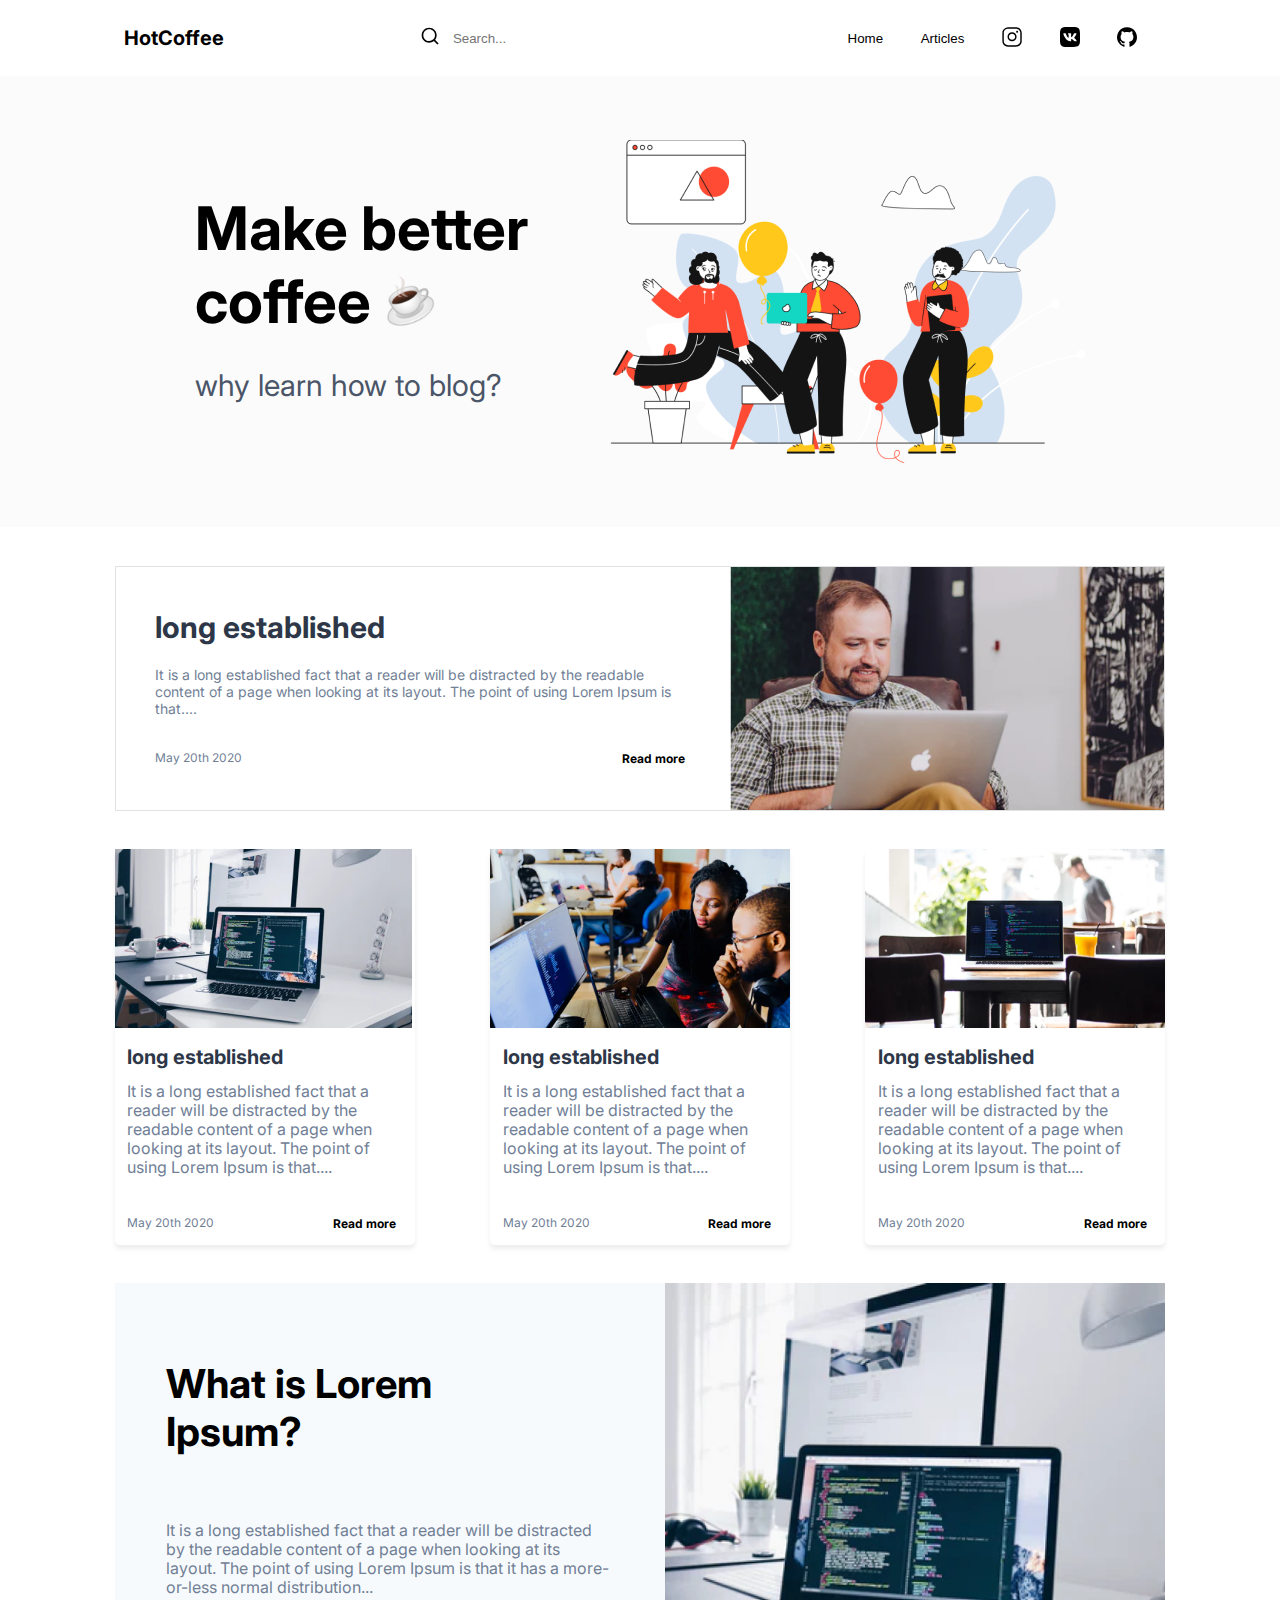
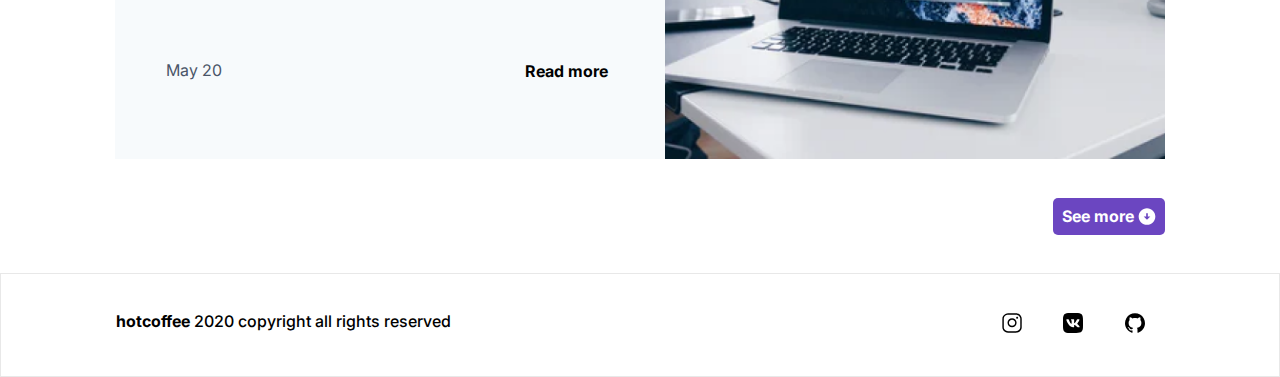
==== HOME-PAGE.html @ 1bab9b5e "ver 2.0" ====
<!DOCTYPE html>
<html lang="en">
<head>
    <meta charset="UTF-8">
    <meta http-equiv="X-UA-Compatible" content="IE=edge">
    <meta name="viewport" content="width=device-width, initial-scale=1.0">
    <link href="style.css" rel="stylesheet">
    <link type="image/x-icon" rel="shortcut icon" href="img/favicon.svg">
    <title>HotCoffee - Blog</title>
</head>
<body>
    <header id="home">
        <a href="#home" class="header_logo">HotCoffee</a>
        <form  class="searchbox" action="" method="get">
            <button type="submit"></button>
            <input name="s" placeholder="Search..." type="search">
        </form>
        <nav class="menu">
            <button><a href="#home" class="menu_element">Home</a></button>
            <button><a href="#art" class="menu_element">Articles</a></button>
            <button><a href="https://instagram.com/enekoptg" target="_blank"><img class="menu_element menu_img" src="img/inst.svg" alt="Инстаграм"></a></button> <!-- Запрещено на территории РФ -->
            <button><a href="https://vk.com/enekoptg" target="_blank"><img class="menu_element menu_img" src="img/vk.svg" alt="Вконтакте"></a></button>
            <button><a href="https://github.com/EnekoPTG" target="_blank"><img class="menu_element menu_img" src="img/github.svg" alt="Гитхаб"></a></button>
        </nav>
    </header>
    <main>
        <section class="mainpage">
            <span class="uptext">Make better<br>coffee<img class= "coffeepng" src="img/coffee.png" alt="Чашка кофе">
            <span class="downtext"><br>why learn how to blog?</span></span>
            <img src="img/croods.png" alt="Абстрактные люди с гаджетами">
            </section>
        <section id="art" class="secondpage">
            <div class="textsecondpage">
                <span class="header_first">long established</span>
                <span class="second_paragraph">It is a long established fact that a reader will be distracted by the readable content of a page when looking at its layout. The point of using Lorem Ipsum is that....</span>
                <div class="bottomcard">
                    <span class="date">May 20th 2020</span>
                    <button><a class="read_more" href="#readmore">Read more</a></button>
                </div>
            </div>
            <img class="cardimage" src="img/Laptopman.png" alt="Мужчина с ноутбуком">
        </section>
        <section class="cards">
            <div class="card">
                <img src="img/card1.png" alt="Проект в ноутубке">
                <div class="textcard">
                    <span class="header_card">long established</span>
                    <span class="third_paragraph">It is a long established fact that a reader will be distracted by the readable content of a page when looking at its layout. The point of using Lorem Ipsum is that....</span>
                <div class="bottomcard">
                    <span class="date">May 20th 2020</span>
                <button><a class="read_more" href="#readmore">Read more</a></button>
                </div>
                </div>
            </div>
            <div class="card">
                <img src="img/card2.png" alt="Люди смотрят в монитор">
                <div class="textcard">
                    <span class="header_card">long established</span>
                    <span class="third_paragraph">It is a long established fact that a reader will be distracted by the readable content of a page when looking at its layout. The point of using Lorem Ipsum is that....</span>
                <div class="bottomcard">    
                    <span class="date">May 20th 2020</span>
                    <button><a class="read_more" href="#readmore">Read more</a></button>
                </div>
                </div>
            </div>
            <div class="card">
                <img src="img/card3.png" alt="Ещё один проект в ноутбуке">
                <div class="textcard">
                    <span class="header_card">long established</span>
                    <span class="third_paragraph">It is a long established fact that a reader will be distracted by the readable content of a page when looking at its layout. The point of using Lorem Ipsum is that....</span>
                <div class="bottomcard">
                    <span class="date">May 20th 2020</span>
                <button><a class="read_more" href="#readmore">Read more</a></button>
                </div>
                </div>
            </div>
        </section>
        <section class="thirdpage">
            <div class="textthirdpage">
                <span class="header_third">What is Lorem<br>Ipsum?</span>
                <span class="third_paragraph">It is a long established fact that a reader will be distracted by the readable content of a page when looking at its layout. The point of using Lorem Ipsum is that it has a more-or-less normal distribution...</span>
            <div class="bottomthird">
                <span class="third_date">May 20</span>
                <button class="thirdbutton"><a class="third_read_more" href="#readmore">Read more</a></button>
            </div>
            </div>
            <img class="laptoppng"src="img/third.png" alt="Ми ещё один проект в ноутбуке">
        </section>
        <section class="button">
        <a href="DETAILS.html" target="_blank"><button class="see_more">See more&nbsp;<img src="img/arrow.svg" alt="Кнопка перехода на вторую страницу"></button></a>
        </section>
    </main>
    <footer>
        <span class="footer_text">hotcoffee
        <span class="footer_secondtext">2020 copyright all rights reserved</span></span>
        <div>
            <button><a href="https://instagram.com/enekoptg" target="_blank"><img class="menu_element menu_img" src="img/inst.svg" alt="Инстаграм"></a></button> <!-- Запрещено на территории РФ -->
            <button><a href="https://vk.com/enekoptg" target="_blank"><img class="menu_element menu_img" src="img/vk.svg" alt="Вконтакте"></a></button>
            <button><a href="https://github.com/EnekoPTG" target="_blank"><img class="menu_element menu_img" src="img/github.svg" alt="Гитхаб"></a></button>
        </div>
    </footer>
</body>
</html>
---- style.css ----
@import url('https://fonts.googleapis.com/css2?family=Inter:wght@400;500;700;800&display=swap');
body{
    margin: 0;
}
a:-webkit-any-link{
    text-decoration: none;
    color: #000000;
}
header{
    display: flex;
    justify-content: space-around;
    align-items: center;
    padding: 2vw;
    background-color: #fff;
}
.header_logo{
    font-family: 'Inter';
    font-style: sans-serif;
    font-weight: 700;
    font-size: 20px;
    line-height: 24px;
    color: #000000;
}
.searchbox{
    display: flex;
    font-family: 'Inter';
    font-style: normal;
    font-weight: 400;
    font-size: 16px;
    line-height: 19px;
    color: #718096;
}
.searchbox::before{
    content: url(img/Search.svg);
}
.menu{
    display: flex;
    font-family: 'Inter';
    font-style: normal;
    font-weight: 400;
    font-size: 16px;
    line-height: 19px;
    color: #000000;
}
.menu_element{
    margin: 0vw 1vw;
}
.menu_img{
    width: 20px;
    color: #454444;
}
input{
  border: 0;
}
button{
    border: 0;
    color: #000;
    background-color: #fff;
}
.thirdbutton{
    background-color: #F7FAFC;;
}
.mainpage{
    padding: 5vw 9vw;
    display: flex;
    justify-content: space-evenly;
    align-items: center;
    background-color: #FBFBFB;
}
.uptext{
    font-family: 'Inter';
    font-style: normal;
    font-weight: 700;
    font-size: 60px;
    line-height: 73px;
    color: #000000;
}
.downtext{
    font-family: 'Inter';
    font-style: normal;
    font-weight: 400;
    font-size: 30px;
    line-height: 36px;
    color: #4A5568;
}
.coffeepng{
    position: absolute;
    width: 70px;
}
.secondpage{
    margin: 3vw 9vw ;
    display: flex;
    border: 1px solid #E2E2E2;
    justify-content: space-between;
}
.textsecondpage{
    margin: 3vw;
    display: flex;
    flex-direction: column;
    justify-content: space-around;
}
.bottomcard{
    margin-top: 2vw;
    display: flex;
    justify-content: space-between;
    align-items: flex;
}
.header_first{
    font-family: 'Inter';
    font-style: normal;
    font-weight: 700;
    font-size: 30px;
    line-height: 36px;
    color: #2D3748;
}
.header_card{
    font-family: 'Inter';
    font-style: normal;
    font-weight: 700;
    font-size: 20px;
    line-height: 24px;
    color: #2D3748;
}
.second_paragraph{
    margin-top: 1vw;
    font-family: 'Inter';
    font-style: normal;
    font-weight: 400;
    font-size: 14px;
    line-height: 17px;
    color: #718096;
}
.date{
    font-family: 'Inter';
    font-style: normal;
    font-weight: 400;
    font-size: 12px;
    line-height: 15px;
    color: #718096;
}
.read_more{
    font-family: 'Inter';
    font-style: normal;
    font-weight: 700;
    font-size: 12px;
    line-height: 15px;
    color: #2D3748;
}
.cardimage{
    width: 600px;
}
.cards{
    display: flex;
    justify-content: space-around;
    margin: 3vw 6vw;
}
.card{
    max-width: 300px;
    box-shadow: 0px 4px 4px rgba(192, 189, 189, 0.25);
    border-radius: 5px;
}

.textcard{
    margin: 1vw;
    display: flex;
    flex-direction: column;
}

.thirdpage{
    display: flex;
    justify-content: space-between;
    margin: 3vw 9vw;
    background-color: #F7FAFC;
}

.textthirdpage{
    margin: 4vw;
    display: flex;
    flex-direction: column;
    justify-content: space-around;
}

.header_third{
    font-family: 'Inter';
    font-style: normal;
    font-weight: 700;
    font-size: 40px;
    line-height: 48px;
    color: #000000;
}

.third_paragraph{
    margin: 1vw 0vw;
    font-family: 'Inter';
    font-style: normal;
    font-weight: 400;
    font-size: 16px;
    line-height: 19px;
    color: #718096;
}

.third_date{
    font-family: 'Inter';
    font-style: normal;
    font-weight: 400;
    font-size: 16px;
    line-height: 19px;
    color: #4A5568;
}

.third_read_more{
    font-family: 'Inter';
    font-style: normal;
    font-weight: 700;
    font-size: 16px;
    line-height: 19px;
    color: #000000;
}

.bottomthird{
    display: flex;
    justify-content: space-between;
}
.laptoppng{
 width: 500px;
}

.button{
    display: flex;
    margin: 3vw 9vw;
    justify-content: flex-end;
    align-items: center;
}
.see_more{
    padding: 0.7vw;
    display: flex;
    background: #6B46C1;
    border-radius: 5px;
    font-family: 'Inter';
    font-style: normal;
    font-weight: 700;
    font-size: 16px;
    line-height: 19px;
    color: #FFFFFF;
}
footer{
    padding: 3vw 9vw;
    display: flex;
    justify-content: space-between;
    border: 1px solid #E8E8E8;
}
.footer_text{
    font-family: 'Inter';
    font-style: normal;
    font-weight: 700;
    font-size: 16px;
    line-height: 19px;
    color: #000000;
}
.footer_secondtext{
    font-family: 'Inter';
    font-style: normal;
    font-weight: 500;
    font-size: 16px;
    line-height: 19px;
    color: #000000;
}
@media (min-width: 1024px) and (max-width: 1024px){
    .card{
        margin: 1vw;
    }
    .secondpage{
        margin: 2vw 4vw;
    }
    .thirdpage{
        margin: 2vw 4vw;
    }
    .button{
        margin: 3vw 4vw;
    }
}
@media (min-width: 1920px) and (max-width: 1920px){
    header{
        padding: 2vw 9vw;
    }
    .card{
        margin: 1vw;
    }
    .cards{
        margin: 2vw 10vw;
    }
    .secondpage{
        margin: 2vw 15vw;
    }
    .thirdpage{
        margin: 2vw 15vw;
    }
    .button{
        margin: 2vw 15vw;
    }
    footer{
        padding: 2vw 15vw;
    }
}

/* Тут начинаются стили для index2.html */

.mainheader2{
    display: flex;
    justify-content: center;
}

.text2{
    flex-direction: column;
    margin: 3vw 16vw;
}
.header_text2{
    font-family: 'Inter';
    font-style: normal;
    font-weight: 700;
    font-size: 45px;
    line-height: 54px;
    color: #2D3748;
}
.paragraph_text2{
    font-family: 'Inter';
    font-style: normal;
    font-weight: 700;
    font-size: 18px;
    line-height: 22px;
    color: #2D3748;
}
.date2{
    font-family: 'Inter';
    font-style: normal;
    font-weight: 400;
    font-size: 18px;
    line-height: 22px;
    color: #718096;
}
.mainpage2{
    margin: 3vw 16vw;
}
.maintext2{
    font-family: 'Inter';
    font-style: normal;
    font-weight: 400;
    font-size: 16px;
    line-height: 19.36px;
    color: #718096;
}
.boldtext2{
    font-family: 'Inter';
    font-style: italic;
    font-weight: 700;
    font-size: 16px;
    line-height: 19.36px;
    color: #2D3748;
}
.boldsection2{
    font-family: 'Inter';
    font-style: normal;
    font-weight: 700;
    font-size: 30px;
    line-height: 36.1px;
    color: #2D3748;
}
.buttonsection2{
    position: absolute;
    top: 143vw;
    left: 88%;
}

@media (min-width: 1024px) and (max-width: 1024px){
    .buttonsection2{
        top: 200vw;
    }
}
@media (min-width: 1920px) and (max-width: 1920px){
    .buttonsection2{
        top: 85vw;
        left: 90vw;
    }
}
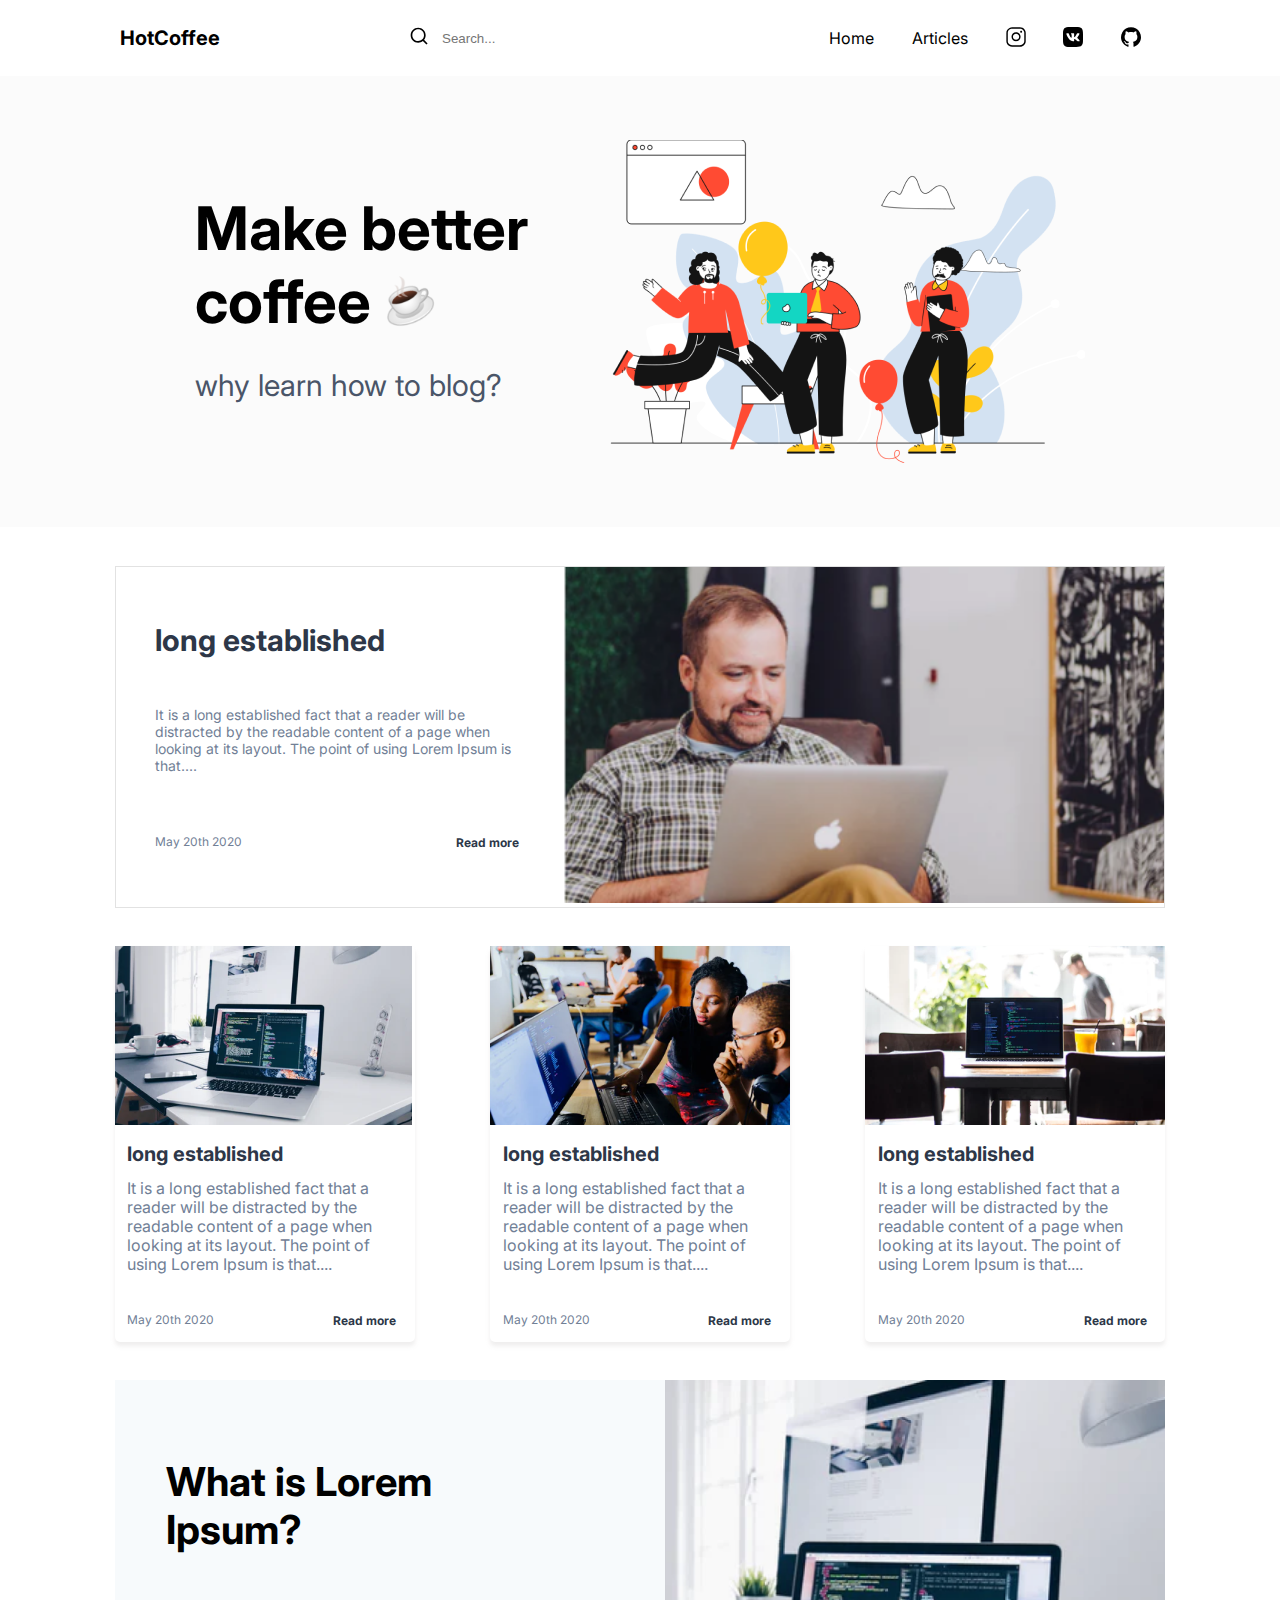
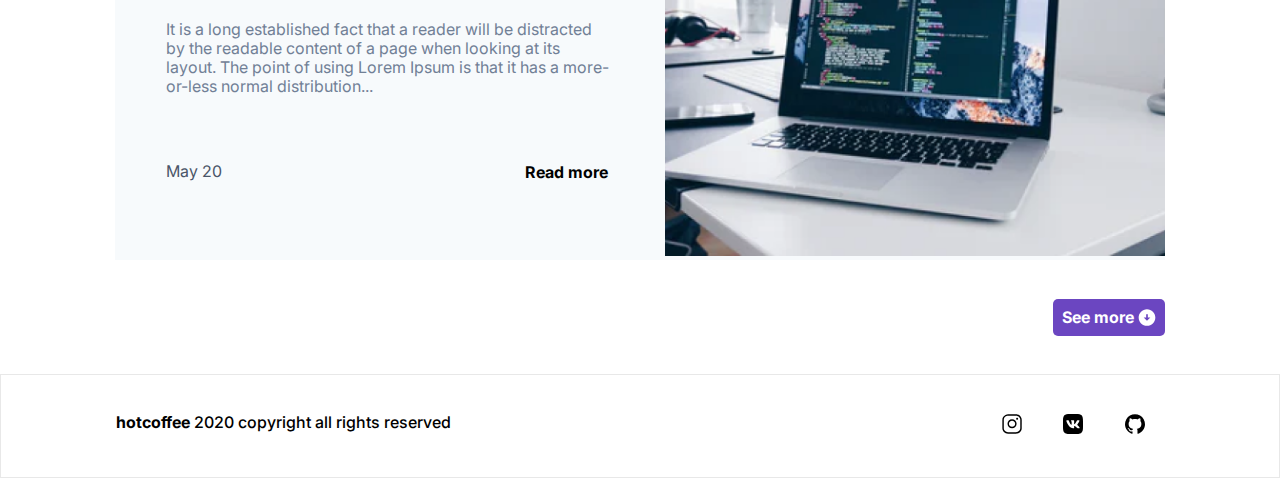
==== commit 1b6a38ae: "ver 4.0" ====
--- a/HOME-PAGE.html
+++ b/HOME-PAGE.html
@@ -31,60 +31,60 @@
             </section>
         <section id="art" class="secondpage">
             <div class="textsecondpage">
-                <span class="header_first">long established</span>
-                <span class="second_paragraph">It is a long established fact that a reader will be distracted by the readable content of a page when looking at its layout. The point of using Lorem Ipsum is that....</span>
+                <a class="header_first" href="DETAILS.html" target="_blank">long established</a>
+                <a class="second_paragraph" href="DETAILS.html" target="_blank">It is a long established fact that a reader will be distracted by the readable content of a page when looking at its layout. The point of using Lorem Ipsum is that....</a>
                 <div class="bottomcard">
                     <span class="date">May 20th 2020</span>
-                    <button><a class="read_more" href="#readmore">Read more</a></button>
+                    <button><a class="read_more" href="DETAILS.html" target="_blank">Read more</a></button>
                 </div>
             </div>
-            <img class="cardimage" src="img/Laptopman.png" alt="Мужчина с ноутбуком">
+            <a href="DETAILS.html" target="_blank"><img class="cardimage" src="img/Laptopman.png" alt="Мужчина с ноутбуком"></a>
         </section>
         <section class="cards">
             <div class="card">
-                <img src="img/card1.png" alt="Проект в ноутубке">
+                <a href="#card1" target="_blank"><img src="img/card1.png" alt="Проект в ноутубке"></a>
                 <div class="textcard">
-                    <span class="header_card">long established</span>
-                    <span class="third_paragraph">It is a long established fact that a reader will be distracted by the readable content of a page when looking at its layout. The point of using Lorem Ipsum is that....</span>
+                    <a class="header_card" href="#card1" target="_blank">long established</a>
+                    <a class="third_paragraph" href="#card1" target="_blank">It is a long established fact that a reader will be distracted by the readable content of a page when looking at its layout. The point of using Lorem Ipsum is that....</a>
                 <div class="bottomcard">
                     <span class="date">May 20th 2020</span>
-                <button><a class="read_more" href="#readmore">Read more</a></button>
+                <button><a class="read_more" href="#readmore" target="_blank">Read more</a></button>
                 </div>
                 </div>
             </div>
             <div class="card">
-                <img src="img/card2.png" alt="Люди смотрят в монитор">
+                <a href="#card2" target="_blank"><img src="img/card2.png" alt="Люди смотрят в монитор"></a>
                 <div class="textcard">
-                    <span class="header_card">long established</span>
-                    <span class="third_paragraph">It is a long established fact that a reader will be distracted by the readable content of a page when looking at its layout. The point of using Lorem Ipsum is that....</span>
+                    <a class="header_card" href="#card2" target="_blank">long established</a>
+                    <a class="third_paragraph" href="#card2" target="_blank">It is a long established fact that a reader will be distracted by the readable content of a page when looking at its layout. The point of using Lorem Ipsum is that....</a>
                 <div class="bottomcard">    
                     <span class="date">May 20th 2020</span>
-                    <button><a class="read_more" href="#readmore">Read more</a></button>
+                    <button><a class="read_more" href="#readmore" target="_blank">Read more</a></button>
                 </div>
                 </div>
             </div>
             <div class="card">
-                <img src="img/card3.png" alt="Ещё один проект в ноутбуке">
+                <a href="#card3" target="_blank"><img src="img/card3.png" alt="Ещё один проект в ноутбуке"></a>
                 <div class="textcard">
-                    <span class="header_card">long established</span>
-                    <span class="third_paragraph">It is a long established fact that a reader will be distracted by the readable content of a page when looking at its layout. The point of using Lorem Ipsum is that....</span>
+                    <a class="header_card" href="#card3" target="_blank">long established</a>
+                    <a class="third_paragraph" href="#card1" target="_blank">It is a long established fact that a reader will be distracted by the readable content of a page when looking at its layout. The point of using Lorem Ipsum is that....</a>
                 <div class="bottomcard">
                     <span class="date">May 20th 2020</span>
-                <button><a class="read_more" href="#readmore">Read more</a></button>
+                <button><a class="read_more" href="#readmore" target="_blank">Read more</a></button>
                 </div>
                 </div>
             </div>
         </section>
         <section class="thirdpage">
             <div class="textthirdpage">
-                <span class="header_third">What is Lorem<br>Ipsum?</span>
-                <span class="third_paragraph">It is a long established fact that a reader will be distracted by the readable content of a page when looking at its layout. The point of using Lorem Ipsum is that it has a more-or-less normal distribution...</span>
+                <a class="header_third" href="#bigcard" target="_blank">What is Lorem<br>Ipsum?</a>
+                <a class="third_paragraph" href="#bigcard" target="_blank">It is a long established fact that a reader will be distracted by the readable content of a page when looking at its layout. The point of using Lorem Ipsum is that it has a more-or-less normal distribution...</a>
             <div class="bottomthird">
                 <span class="third_date">May 20</span>
-                <button class="thirdbutton"><a class="third_read_more" href="#readmore">Read more</a></button>
+                <button class="thirdbutton"><a class="third_read_more" href="#readmore" target="_blank">Read more</a></button>
             </div>
             </div>
-            <img class="laptoppng"src="img/third.png" alt="Ми ещё один проект в ноутбуке">
+            <a href="#cbigcard" target="_blank"><img class="laptoppng"src="img/third.png" alt="Ми ещё один проект в ноутбуке"></a>
         </section>
         <section class="button">
         <a href="DETAILS.html" target="_blank"><button class="see_more">See more&nbsp;<img src="img/arrow.svg" alt="Кнопка перехода на вторую страницу"></button></a>
--- a/style.css
+++ b/style.css
@@ -5,7 +5,6 @@
 }
 a:-webkit-any-link{
     text-decoration: none;
-    color: #000000;
 }
 header{
     display: flex;
@@ -36,14 +35,14 @@
 }
 .menu{
     display: flex;
-    font-family: 'Inter';
-    font-style: normal;
-    font-weight: 400;
-    font-size: 16px;
-    line-height: 19px;
-    color: #000000;
 }
 .menu_element{
+    font-family: 'Inter';
+    font-style: normal;
+    font-weight: 400;
+    font-size: 16px;
+    line-height: 19px;
+    color: #000000;
     margin: 0vw 1vw;
 }
 .menu_img{
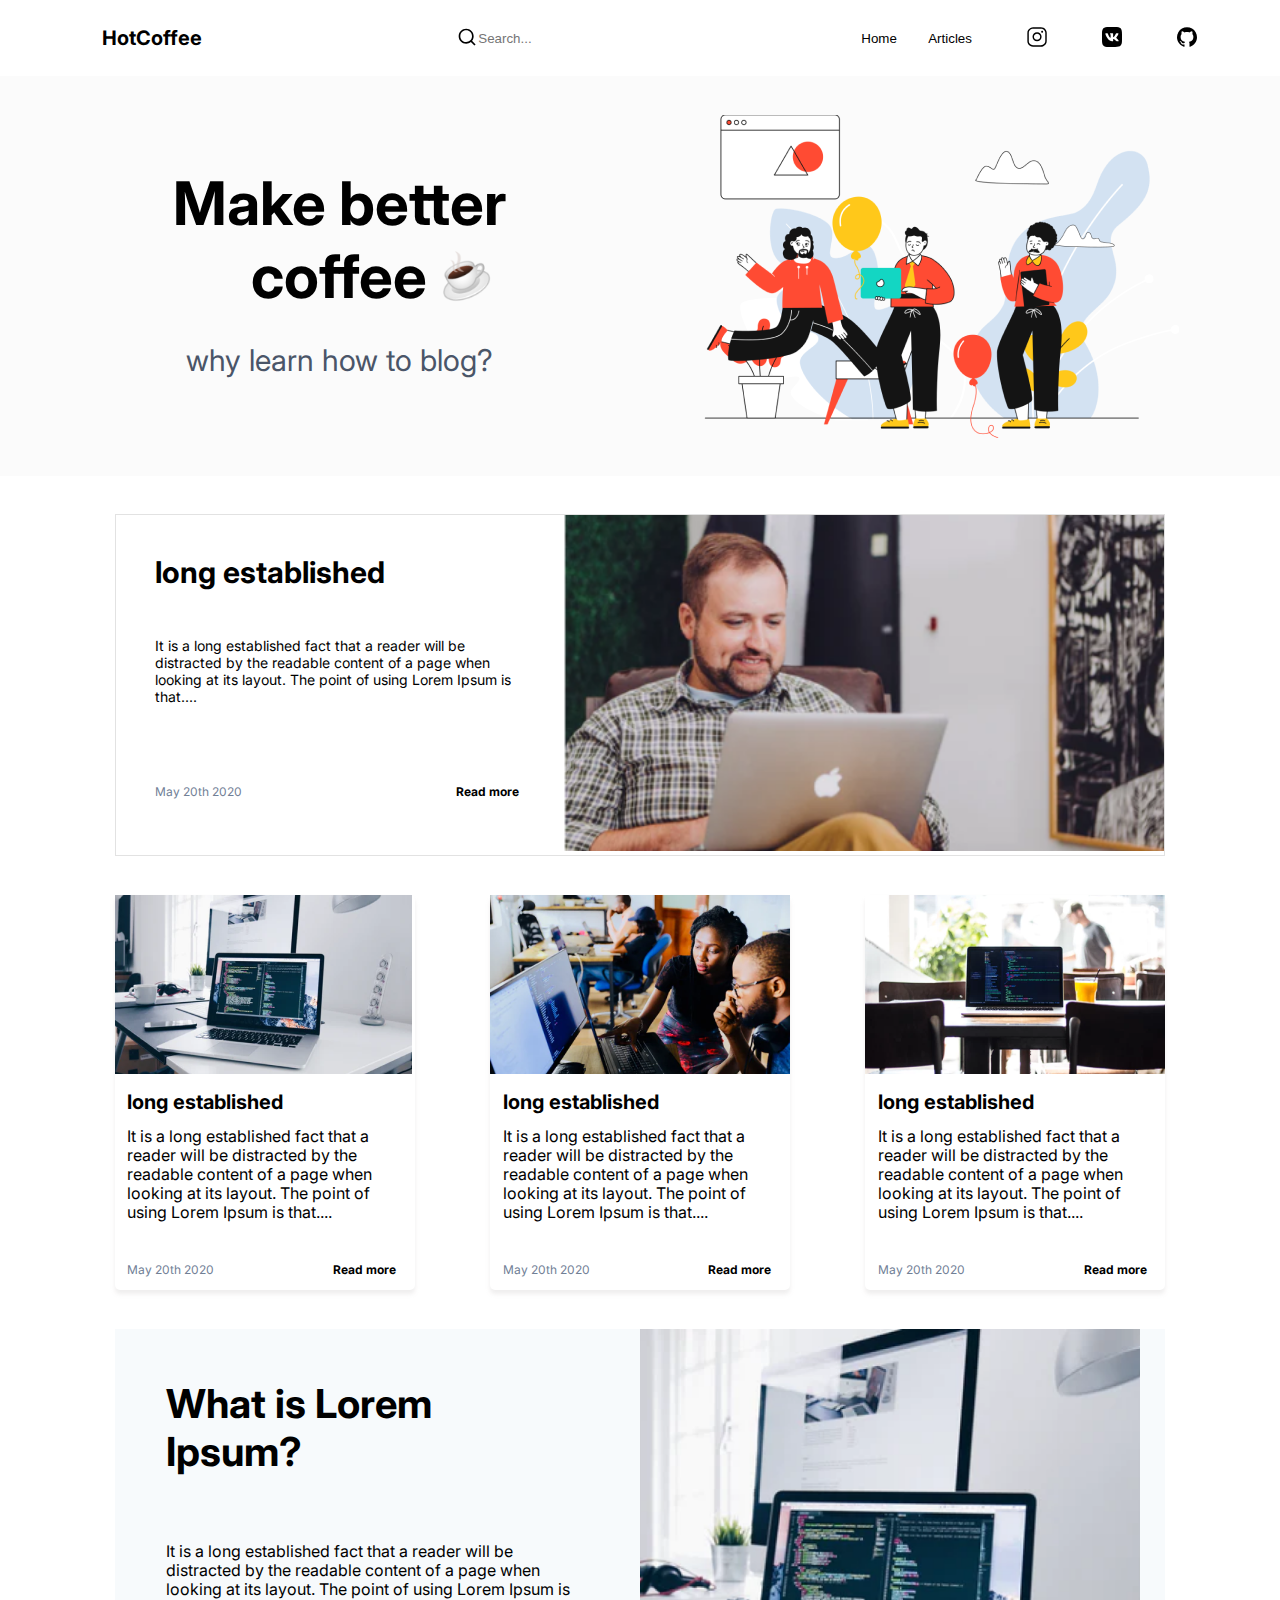
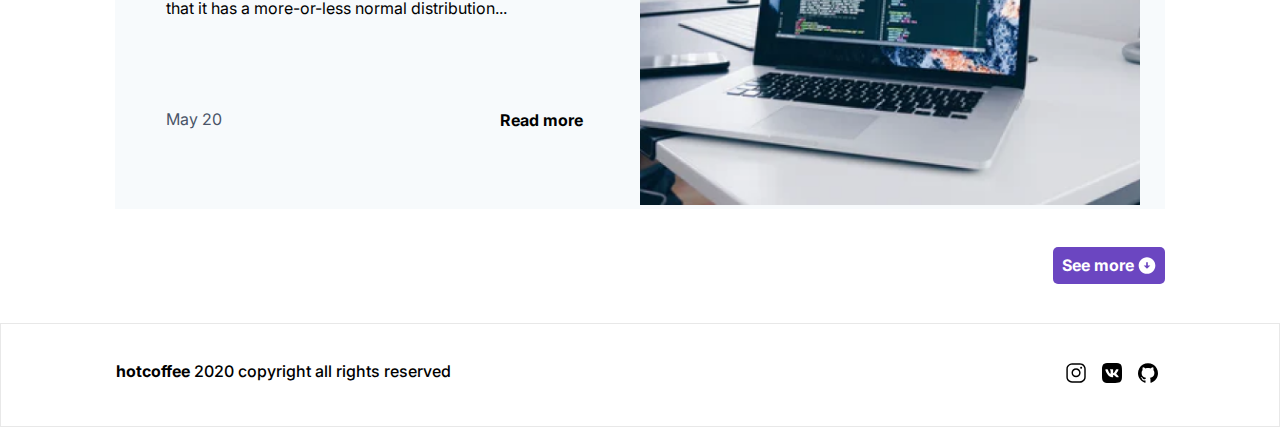
==== commit 002d0a81: "Grid version" ====
--- a/HOME-PAGE.html
+++ b/HOME-PAGE.html
@@ -12,7 +12,7 @@
     <header id="home">
         <a href="#home" class="header_logo">HotCoffee</a>
         <form  class="searchbox" action="" method="get">
-            <button type="submit"></button>
+            <button type="submit"><img src="img/Search.svg"></button>
             <input name="s" placeholder="Search..." type="search">
         </form>
         <nav class="menu">
@@ -27,7 +27,7 @@
         <section class="mainpage">
             <span class="uptext">Make better<br>coffee<img class= "coffeepng" src="img/coffee.png" alt="Чашка кофе">
             <span class="downtext"><br>why learn how to blog?</span></span>
-            <img src="img/croods.png" alt="Абстрактные люди с гаджетами">
+            <img class="croods" src="img/croods.png" alt="Абстрактные люди с гаджетами">
             </section>
         <section id="art" class="secondpage">
             <div class="textsecondpage">
@@ -67,7 +67,7 @@
                 <a href="#card3" target="_blank"><img src="img/card3.png" alt="Ещё один проект в ноутбуке"></a>
                 <div class="textcard">
                     <a class="header_card" href="#card3" target="_blank">long established</a>
-                    <a class="third_paragraph" href="#card1" target="_blank">It is a long established fact that a reader will be distracted by the readable content of a page when looking at its layout. The point of using Lorem Ipsum is that....</a>
+                    <a class="third_paragraph" href="#card3" target="_blank">It is a long established fact that a reader will be distracted by the readable content of a page when looking at its layout. The point of using Lorem Ipsum is that....</a>
                 <div class="bottomcard">
                     <span class="date">May 20th 2020</span>
                 <button><a class="read_more" href="#readmore" target="_blank">Read more</a></button>
@@ -84,7 +84,7 @@
                 <button class="thirdbutton"><a class="third_read_more" href="#readmore" target="_blank">Read more</a></button>
             </div>
             </div>
-            <a href="#cbigcard" target="_blank"><img class="laptoppng"src="img/third.png" alt="Ми ещё один проект в ноутбуке"></a>
+            <a href="#bigcard" target="_blank"><img class="laptoppng"src="img/third.png" alt="И ещё один проект в ноутбуке"></a>
         </section>
         <section class="button">
         <a href="DETAILS.html" target="_blank"><button class="see_more">See more&nbsp;<img src="img/arrow.svg" alt="Кнопка перехода на вторую страницу"></button></a>
@@ -93,7 +93,7 @@
     <footer>
         <span class="footer_text">hotcoffee
         <span class="footer_secondtext">2020 copyright all rights reserved</span></span>
-        <div>
+        <div class="footer_links">
             <button><a href="https://instagram.com/enekoptg" target="_blank"><img class="menu_element menu_img" src="img/inst.svg" alt="Инстаграм"></a></button> <!-- Запрещено на территории РФ -->
             <button><a href="https://vk.com/enekoptg" target="_blank"><img class="menu_element menu_img" src="img/vk.svg" alt="Вконтакте"></a></button>
             <button><a href="https://github.com/EnekoPTG" target="_blank"><img class="menu_element menu_img" src="img/github.svg" alt="Гитхаб"></a></button>
--- a/style.css
+++ b/style.css
@@ -5,15 +5,19 @@
 }
 a:-webkit-any-link{
     text-decoration: none;
+    color: #000000;
 }
 header{
-    display: flex;
+    display: grid;
+    grid-template-columns: repeat(3, 1fr);
     justify-content: space-around;
     align-items: center;
     padding: 2vw;
     background-color: #fff;
+    margin: 0 4vw;
 }
 .header_logo{
+    margin-left: 2vw;
     font-family: 'Inter';
     font-style: sans-serif;
     font-weight: 700;
@@ -22,28 +26,27 @@
     color: #000000;
 }
 .searchbox{
-    display: flex;
-    font-family: 'Inter';
-    font-style: normal;
-    font-weight: 400;
-    font-size: 16px;
-    line-height: 19px;
-    color: #718096;
-}
-.searchbox::before{
-    content: url(img/Search.svg);
+    display: grid;
+    grid-template-columns: 24px 1fr;
+    font-family: 'Inter';
+    font-style: normal;
+    font-weight: 400;
+    font-size: 16px;
+    line-height: 19px;
+    color: #718096;
 }
 .menu{
-    display: flex;
+    display: grid;
+    grid-template-columns: repeat(5, 1fr);
+    font-family: 'Inter';
+    font-style: normal;
+    font-weight: 400;
+    font-size: 16px;
+    line-height: 19px;
+    color: #000000;
 }
 .menu_element{
-    font-family: 'Inter';
-    font-style: normal;
-    font-weight: 400;
-    font-size: 16px;
-    line-height: 19px;
-    color: #000000;
-    margin: 0vw 1vw;
+    margin: 0vw;
 }
 .menu_img{
     width: 20px;
@@ -56,18 +59,21 @@
     border: 0;
     color: #000;
     background-color: #fff;
+    text-align: right;
 }
 .thirdbutton{
     background-color: #F7FAFC;;
 }
 .mainpage{
-    padding: 5vw 9vw;
-    display: flex;
-    justify-content: space-evenly;
+    padding: 3vw;
+    display: grid;
+    grid-template-columns: 1fr 1fr;
+    justify-content: center;
     align-items: center;
     background-color: #FBFBFB;
 }
 .uptext{
+    text-align: center;
     font-family: 'Inter';
     font-style: normal;
     font-weight: 700;
@@ -83,27 +89,33 @@
     line-height: 36px;
     color: #4A5568;
 }
+.croods{
+    justify-self: center;
+    align-self: center;
+}
 .coffeepng{
     position: absolute;
     width: 70px;
 }
 .secondpage{
     margin: 3vw 9vw ;
-    display: flex;
+    display: grid;
+    grid-template-columns: repeat(2, 1fr);
     border: 1px solid #E2E2E2;
     justify-content: space-between;
 }
 .textsecondpage{
     margin: 3vw;
-    display: flex;
+    display: grid;
     flex-direction: column;
     justify-content: space-around;
 }
 .bottomcard{
     margin-top: 2vw;
-    display: flex;
-    justify-content: space-between;
-    align-items: flex;
+    display: grid;
+    grid-template-columns: repeat(2, 1fr);
+    align-items: center;
+    text-align: left;
 }
 .header_first{
     font-family: 'Inter';
@@ -147,11 +159,13 @@
     color: #2D3748;
 }
 .cardimage{
+    justify-self: right;
     width: 600px;
 }
 .cards{
-    display: flex;
-    justify-content: space-around;
+    display: grid;
+    justify-items: center;
+    grid-template-columns: repeat(3, 1fr);
     margin: 3vw 6vw;
 }
 .card{
@@ -162,12 +176,13 @@
 
 .textcard{
     margin: 1vw;
-    display: flex;
+    display: grid;
     flex-direction: column;
 }
 
 .thirdpage{
-    display: flex;
+    display: grid;
+    grid-template-columns: repeat(2, 1fr);
     justify-content: space-between;
     margin: 3vw 9vw;
     background-color: #F7FAFC;
@@ -175,8 +190,7 @@
 
 .textthirdpage{
     margin: 4vw;
-    display: flex;
-    flex-direction: column;
+    display: grid;
     justify-content: space-around;
 }
 
@@ -218,15 +232,17 @@
 }
 
 .bottomthird{
-    display: flex;
-    justify-content: space-between;
+    display: grid;
+    grid-template-columns: repeat(2, 1fr);
+    align-self: center;
 }
 .laptoppng{
- width: 500px;
+    justify-self: right;
+    width: 500px;
 }
 
 .button{
-    display: flex;
+    display: grid;
     margin: 3vw 9vw;
     justify-content: flex-end;
     align-items: center;
@@ -245,7 +261,8 @@
 }
 footer{
     padding: 3vw 9vw;
-    display: flex;
+    display: grid;
+    grid-template-columns: repeat(2, 1fr);
     justify-content: space-between;
     border: 1px solid #E8E8E8;
 }
@@ -264,11 +281,17 @@
     font-size: 16px;
     line-height: 19px;
     color: #000000;
+}
+.footer_links{
+    justify-self: right;
 }
 @media (min-width: 1024px) and (max-width: 1024px){
     .card{
         margin: 1vw;
     }
+    .cards{
+        margin: 3vw;
+    }
     .secondpage{
         margin: 2vw 4vw;
     }
@@ -306,7 +329,8 @@
 /* Тут начинаются стили для index2.html */
 
 .mainheader2{
-    display: flex;
+    display: grid;
+    grid-template: 1fr;
     justify-content: center;
 }
 
@@ -370,7 +394,9 @@
     top: 143vw;
     left: 88%;
 }
-
+hr{
+    width: 68vw;
+}
 @media (min-width: 1024px) and (max-width: 1024px){
     .buttonsection2{
         top: 200vw;
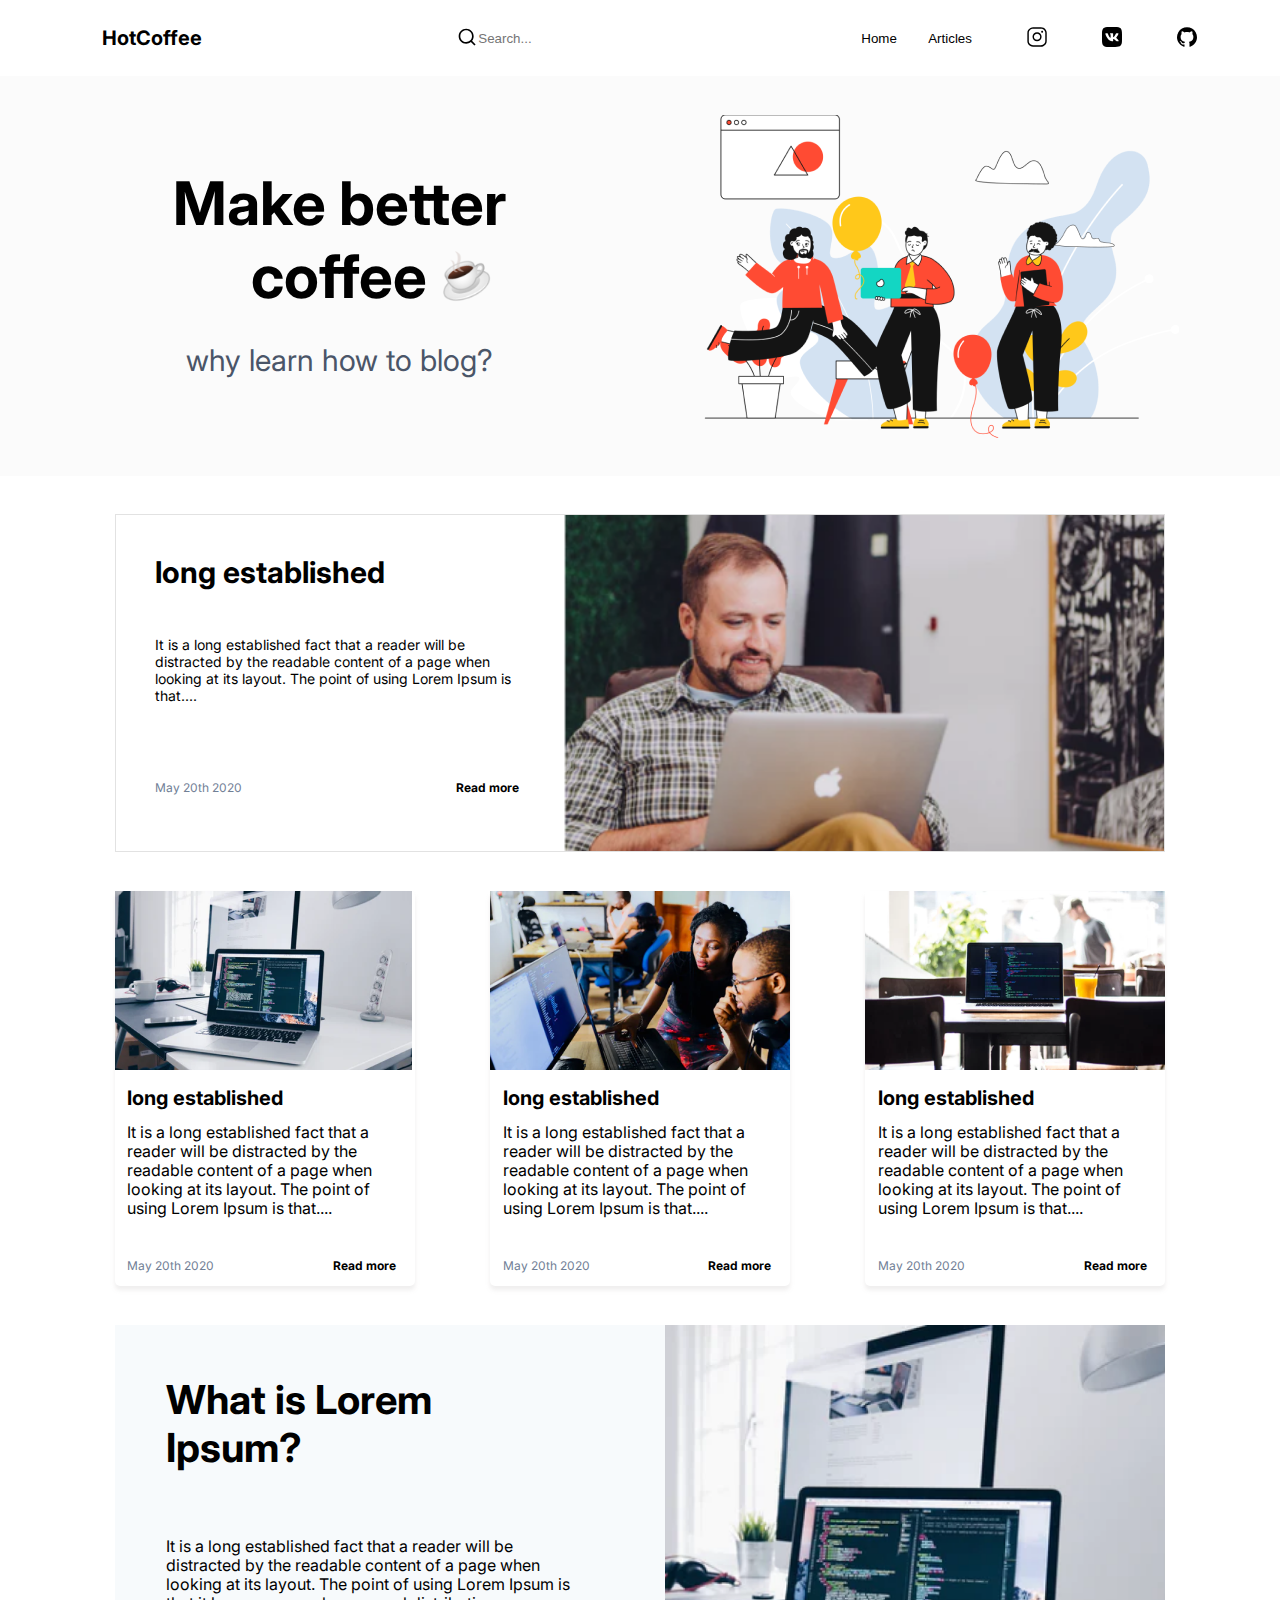
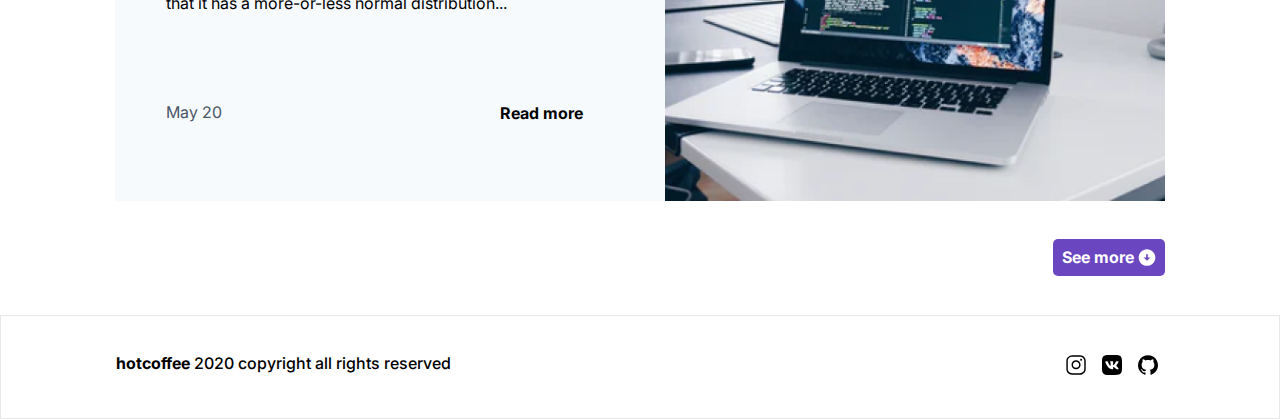
==== commit 1f40c6eb: "Grid version" ====
--- a/HOME-PAGE.html
+++ b/HOME-PAGE.html
@@ -38,7 +38,7 @@
                     <button><a class="read_more" href="DETAILS.html" target="_blank">Read more</a></button>
                 </div>
             </div>
-            <a href="DETAILS.html" target="_blank"><img class="cardimage" src="img/Laptopman.png" alt="Мужчина с ноутбуком"></a>
+            <img class="cardimage" src="img/Laptopman.png" alt="Мужчина с ноутбуком">
         </section>
         <section class="cards">
             <div class="card">
@@ -84,7 +84,7 @@
                 <button class="thirdbutton"><a class="third_read_more" href="#readmore" target="_blank">Read more</a></button>
             </div>
             </div>
-            <a href="#bigcard" target="_blank"><img class="laptoppng"src="img/third.png" alt="И ещё один проект в ноутбуке"></a>
+            <img class="laptoppng"src="img/third.png" alt="И ещё один проект в ноутбуке">
         </section>
         <section class="button">
         <a href="DETAILS.html" target="_blank"><button class="see_more">See more&nbsp;<img src="img/arrow.svg" alt="Кнопка перехода на вторую страницу"></button></a>
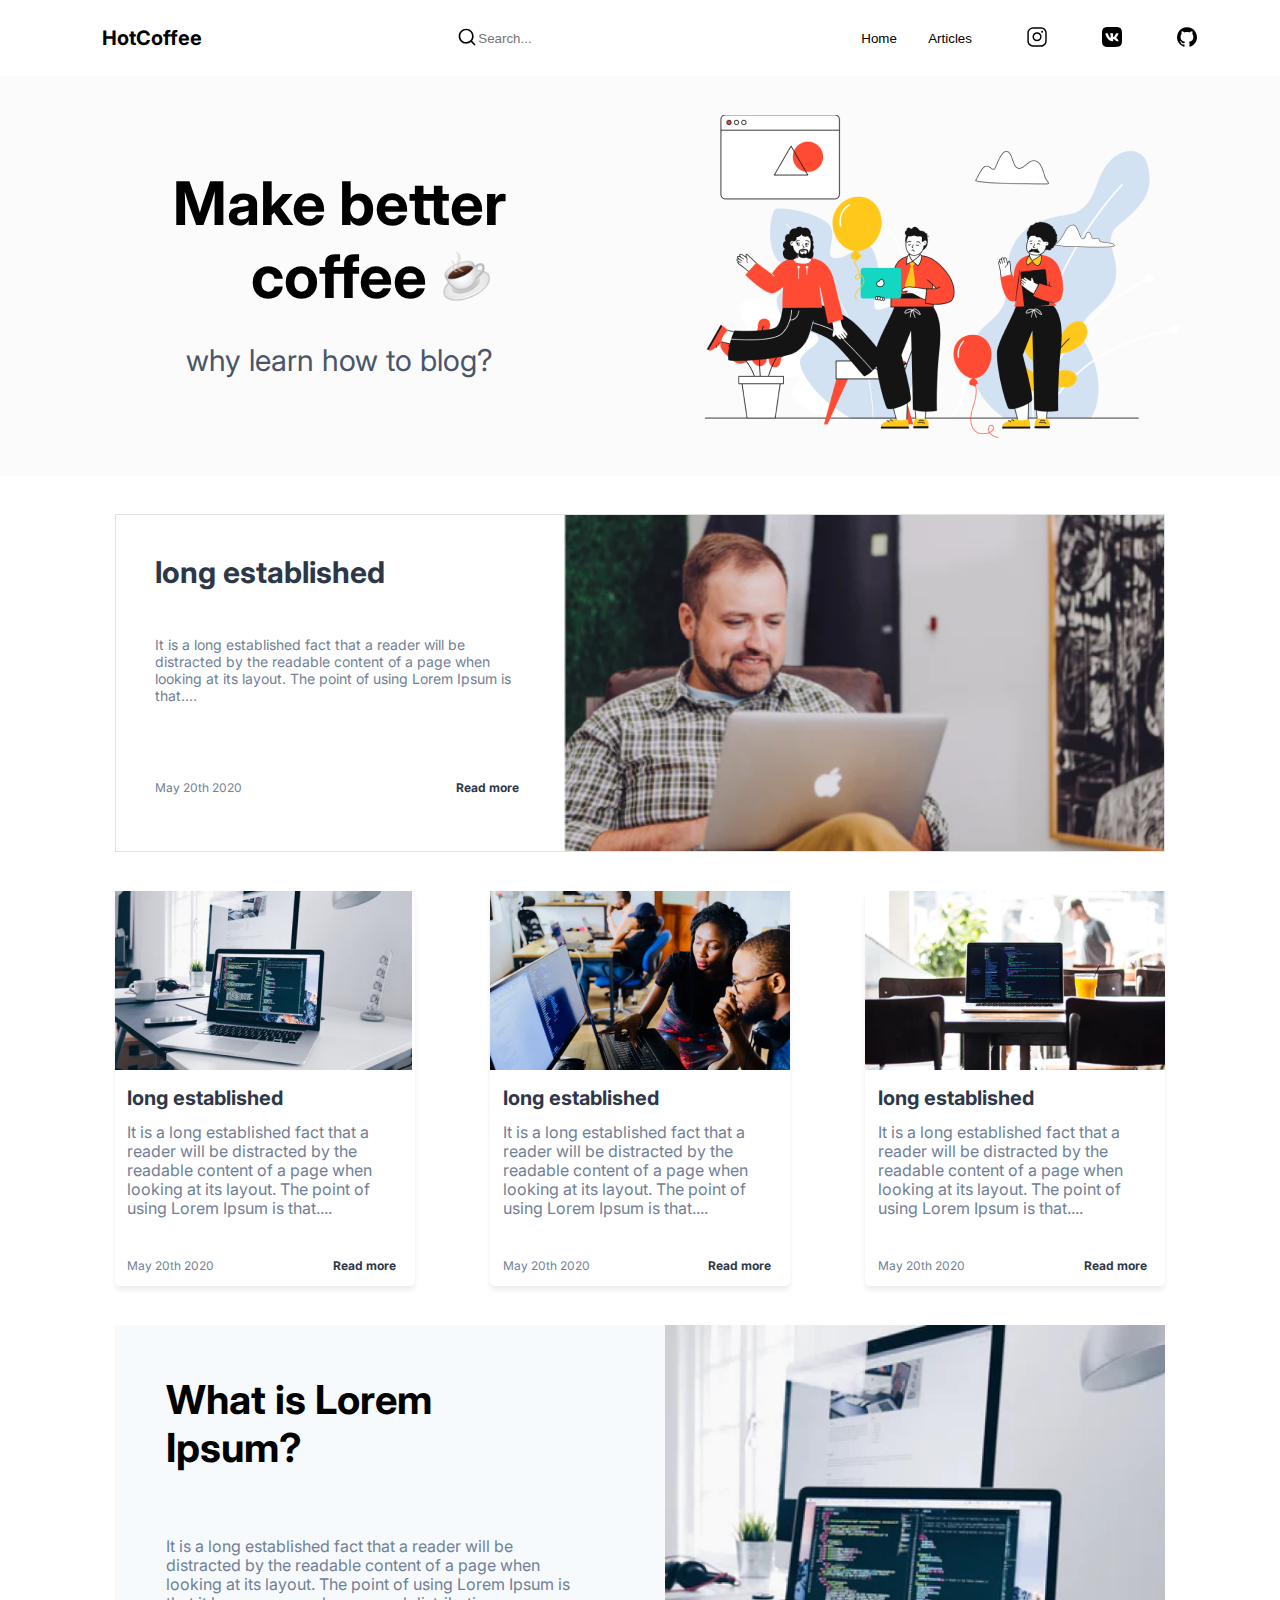
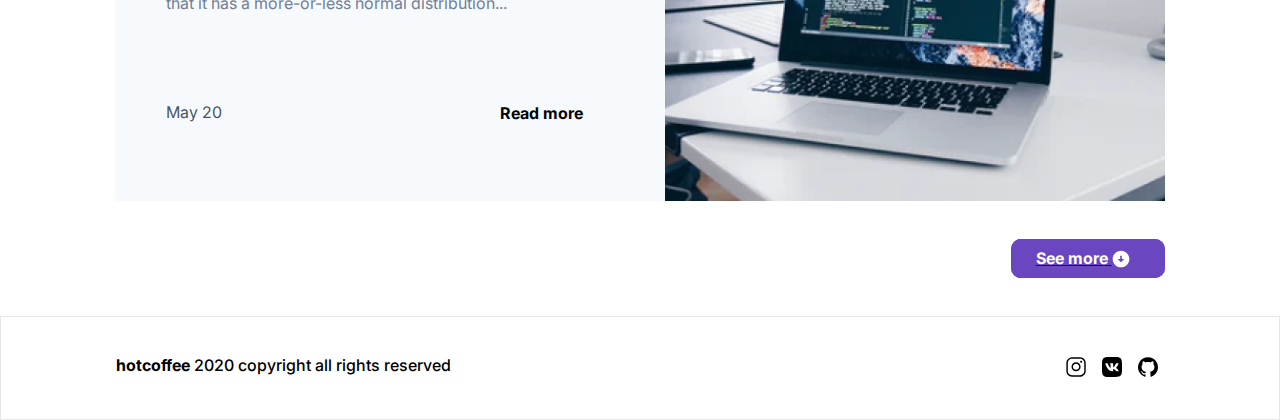
==== commit 671e9a8b: "Grid version" ====
--- a/HOME-PAGE.html
+++ b/HOME-PAGE.html
@@ -87,7 +87,7 @@
             <img class="laptoppng"src="img/third.png" alt="И ещё один проект в ноутбуке">
         </section>
         <section class="button">
-        <a href="DETAILS.html" target="_blank"><button class="see_more">See more&nbsp;<img src="img/arrow.svg" alt="Кнопка перехода на вторую страницу"></button></a>
+        <a href="DETAILS.html" target="_blank"><button class="glow-on-hover">See more&nbsp;<img src="img/arrow.svg" alt="Кнопка перехода на вторую страницу"></button></a>
         </section>
     </main>
     <footer>
--- a/style.css
+++ b/style.css
@@ -2,10 +2,6 @@
 @import url('https://fonts.googleapis.com/css2?family=Inter:wght@400;500;700;800&display=swap');
 body{
     margin: 0;
-}
-a:-webkit-any-link{
-    text-decoration: none;
-    color: #000000;
 }
 header{
     display: grid;
@@ -15,6 +11,7 @@
     padding: 2vw;
     background-color: #fff;
     margin: 0 4vw;
+    text-decoration: none;
 }
 .header_logo{
     margin-left: 2vw;
@@ -24,6 +21,7 @@
     font-size: 20px;
     line-height: 24px;
     color: #000000;
+    text-decoration: none;
 }
 .searchbox{
     display: grid;
@@ -34,6 +32,7 @@
     font-size: 16px;
     line-height: 19px;
     color: #718096;
+    text-decoration: none;
 }
 .menu{
     display: grid;
@@ -43,10 +42,11 @@
     font-weight: 400;
     font-size: 16px;
     line-height: 19px;
-    color: #000000;
 }
 .menu_element{
     margin: 0vw;
+    text-decoration: none;
+    color: #000000;
 }
 .menu_img{
     width: 20px;
@@ -80,6 +80,7 @@
     font-size: 60px;
     line-height: 73px;
     color: #000000;
+    text-decoration: none;
 }
 .downtext{
     font-family: 'Inter';
@@ -88,6 +89,7 @@
     font-size: 30px;
     line-height: 36px;
     color: #4A5568;
+    text-decoration: none;
 }
 .croods{
     justify-self: center;
@@ -124,6 +126,7 @@
     font-size: 30px;
     line-height: 36px;
     color: #2D3748;
+    text-decoration: none;
 }
 .header_card{
     font-family: 'Inter';
@@ -132,6 +135,7 @@
     font-size: 20px;
     line-height: 24px;
     color: #2D3748;
+    text-decoration: none;
 }
 .second_paragraph{
     margin-top: 1vw;
@@ -141,6 +145,7 @@
     font-size: 14px;
     line-height: 17px;
     color: #718096;
+    text-decoration: none;
 }
 .date{
     font-family: 'Inter';
@@ -149,14 +154,16 @@
     font-size: 12px;
     line-height: 15px;
     color: #718096;
+    text-decoration: none;
 }
 .read_more{
+    color: #2D3748;
+    text-decoration: none;
     font-family: 'Inter';
     font-style: normal;
     font-weight: 700;
     font-size: 12px;
     line-height: 15px;
-    color: #2D3748;
 }
 .cardimage{
     justify-self: right;
@@ -201,6 +208,7 @@
     font-size: 40px;
     line-height: 48px;
     color: #000000;
+    text-decoration: none;
 }
 
 .third_paragraph{
@@ -211,6 +219,7 @@
     font-size: 16px;
     line-height: 19px;
     color: #718096;
+    text-decoration: none;
 }
 
 .third_date{
@@ -220,6 +229,7 @@
     font-size: 16px;
     line-height: 19px;
     color: #4A5568;
+    text-decoration: none;
 }
 
 .third_read_more{
@@ -229,6 +239,7 @@
     font-size: 16px;
     line-height: 19px;
     color: #000000;
+    text-decoration: none;
 }
 
 .bottomthird{
@@ -247,17 +258,71 @@
     justify-content: flex-end;
     align-items: center;
 }
-.see_more{
-    padding: 0.7vw;
-    display: flex;
+.glow-on-hover {
+    font-family: 'Inter';
+    font-style: normal;
+    font-weight: 700;
+    font-size: 16px;
+    line-height: 19px;
+    display: grid;
+    grid-template-columns: 1fr 0.5fr;
+    align-items: center;
+    width: 9vw;
+    height: 3vw;
+    border: none;
+    outline: none;
+    color: #fff;
     background: #6B46C1;
-    border-radius: 5px;
-    font-family: 'Inter';
-    font-style: normal;
-    font-weight: 700;
-    font-size: 16px;
-    line-height: 19px;
-    color: #FFFFFF;
+    cursor: pointer;
+    position: relative;
+    z-index: 0;
+    border-radius: 10px;
+}
+.glow-on-hover:before {
+    content: '';
+    background: linear-gradient(45deg, #ff0000, #ff7300, #fffb00, #48ff00, #00ffd5, #002bff, #7a00ff, #ff00c8, #ff0000);
+    position: absolute;
+    top: -2px;
+    left:-2px;
+    background-size: 400%;
+    z-index: -1;
+    filter: blur(5px);
+    width: calc(100% + 4px);
+    height: calc(100% + 4px);
+    animation: glowing 20s linear infinite;
+    opacity: 0;
+    transition: opacity .3s ease-in-out;
+    border-radius: 10px;
+}
+
+.glow-on-hover:active {
+    color: #000;
+}
+
+.glow-on-hover:active:after {
+    background: transparent;
+}
+
+.glow-on-hover:hover:before {
+    opacity: 1;
+}
+
+.glow-on-hover:after {
+    z-index: -1;
+    content: '';
+    position: absolute;
+    width: 100%;
+    height: 100%;
+    background: #6B46C1;
+    left: 0;
+    top: 0;
+    border-radius: 10px;
+}
+
+@keyframes glowing {
+    0% { background-position: 0 0; }
+    50% { background-position: 400% 0; }
+    100% { background-position: 0 0; }
 }
 footer{
     padding: 3vw 9vw;
@@ -273,6 +338,7 @@
     font-size: 16px;
     line-height: 19px;
     color: #000000;
+    text-decoration: none;
 }
 .footer_secondtext{
     font-family: 'Inter';
@@ -281,6 +347,7 @@
     font-size: 16px;
     line-height: 19px;
     color: #000000;
+    text-decoration: none;
 }
 .footer_links{
     justify-self: right;
@@ -345,6 +412,7 @@
     font-size: 45px;
     line-height: 54px;
     color: #2D3748;
+    text-decoration: none;
 }
 .paragraph_text2{
     font-family: 'Inter';
@@ -353,6 +421,7 @@
     font-size: 18px;
     line-height: 22px;
     color: #2D3748;
+    text-decoration: none;
 }
 .date2{
     font-family: 'Inter';
@@ -361,6 +430,7 @@
     font-size: 18px;
     line-height: 22px;
     color: #718096;
+    text-decoration: none;
 }
 .mainpage2{
     margin: 3vw 16vw;
@@ -372,6 +442,7 @@
     font-size: 16px;
     line-height: 19.36px;
     color: #718096;
+    text-decoration: none;
 }
 .boldtext2{
     font-family: 'Inter';
@@ -380,6 +451,7 @@
     font-size: 16px;
     line-height: 19.36px;
     color: #2D3748;
+    text-decoration: none;
 }
 .boldsection2{
     font-family: 'Inter';
@@ -388,6 +460,7 @@
     font-size: 30px;
     line-height: 36.1px;
     color: #2D3748;
+    text-decoration: none;
 }
 .buttonsection2{
     position: absolute;
@@ -397,9 +470,17 @@
 hr{
     width: 68vw;
 }
+@media (min-width: 1280px) and (max-width: 1280px){
+    .glow-on-hover {
+        width: 12vw;
+    }
+}
 @media (min-width: 1024px) and (max-width: 1024px){
     .buttonsection2{
         top: 200vw;
+    }
+    .glow-on-hover {
+        width: 15vw;
     }
 }
 @media (min-width: 1920px) and (max-width: 1920px){
